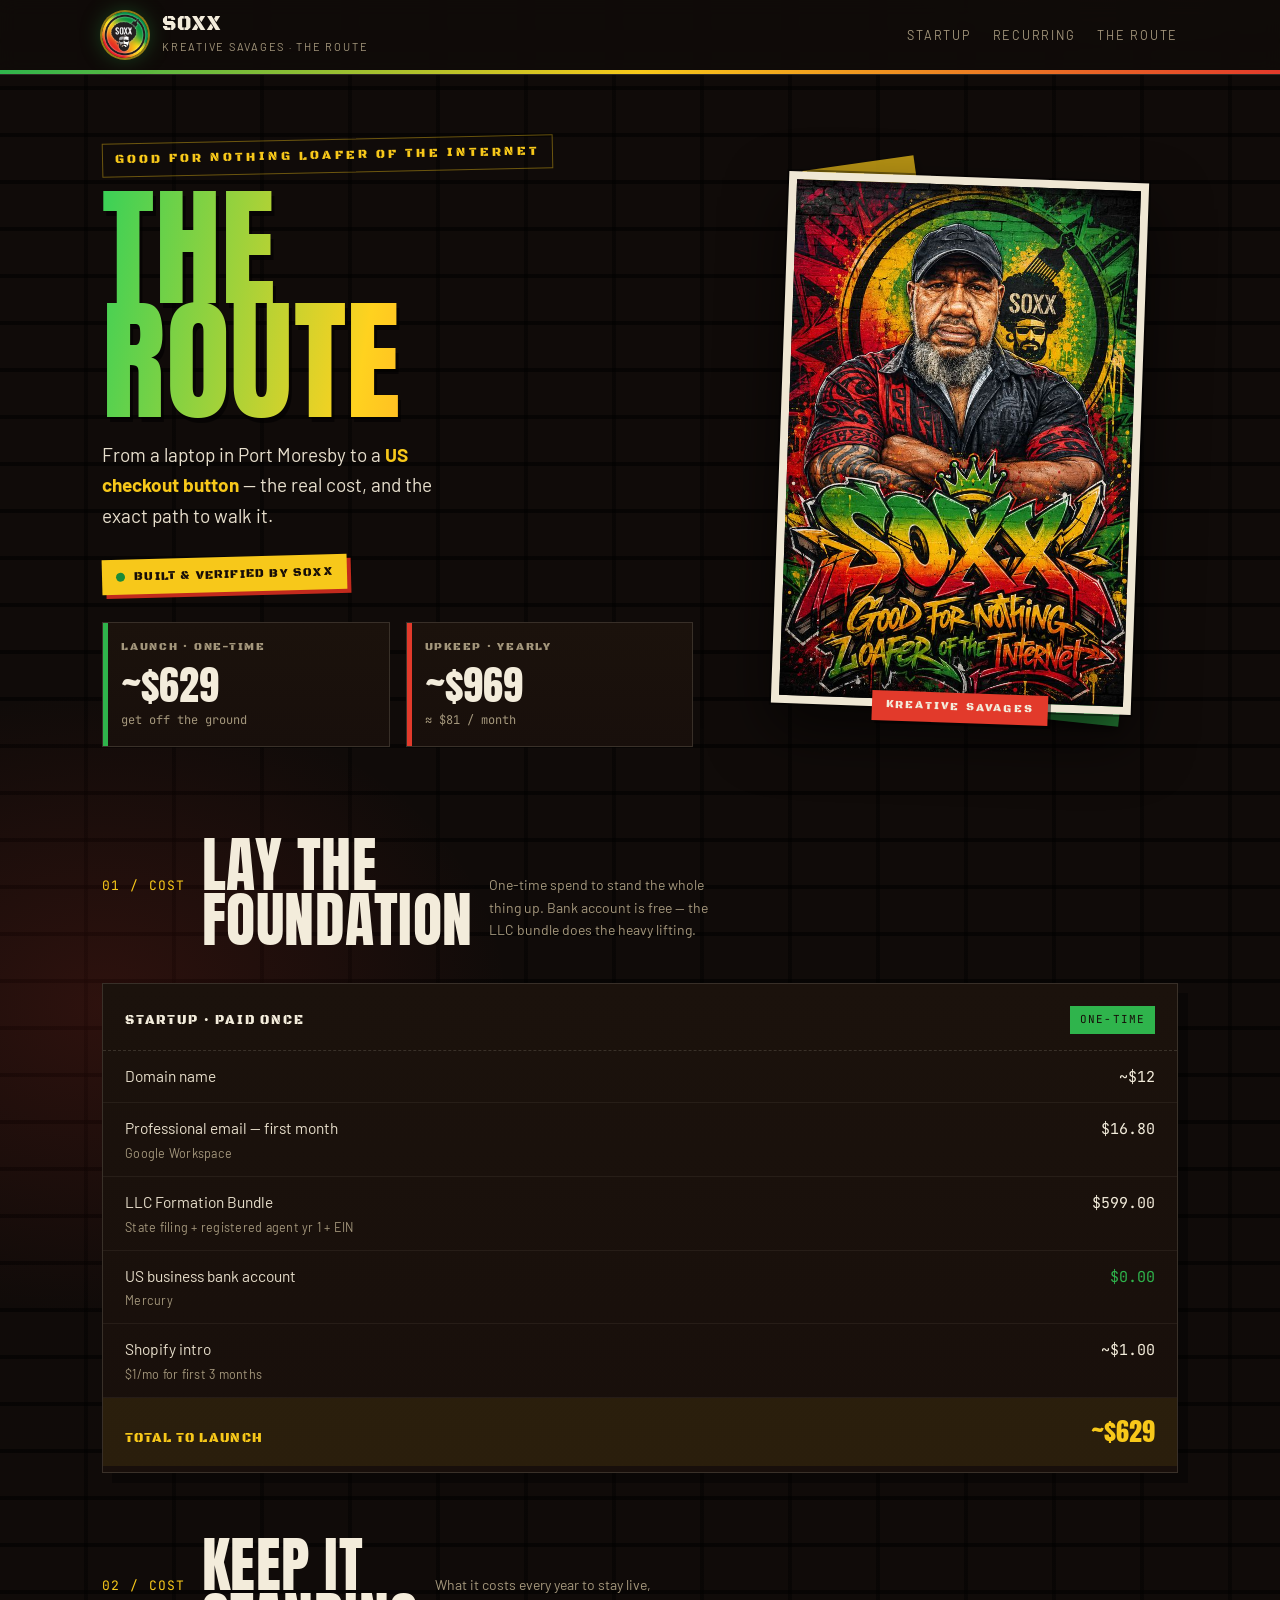
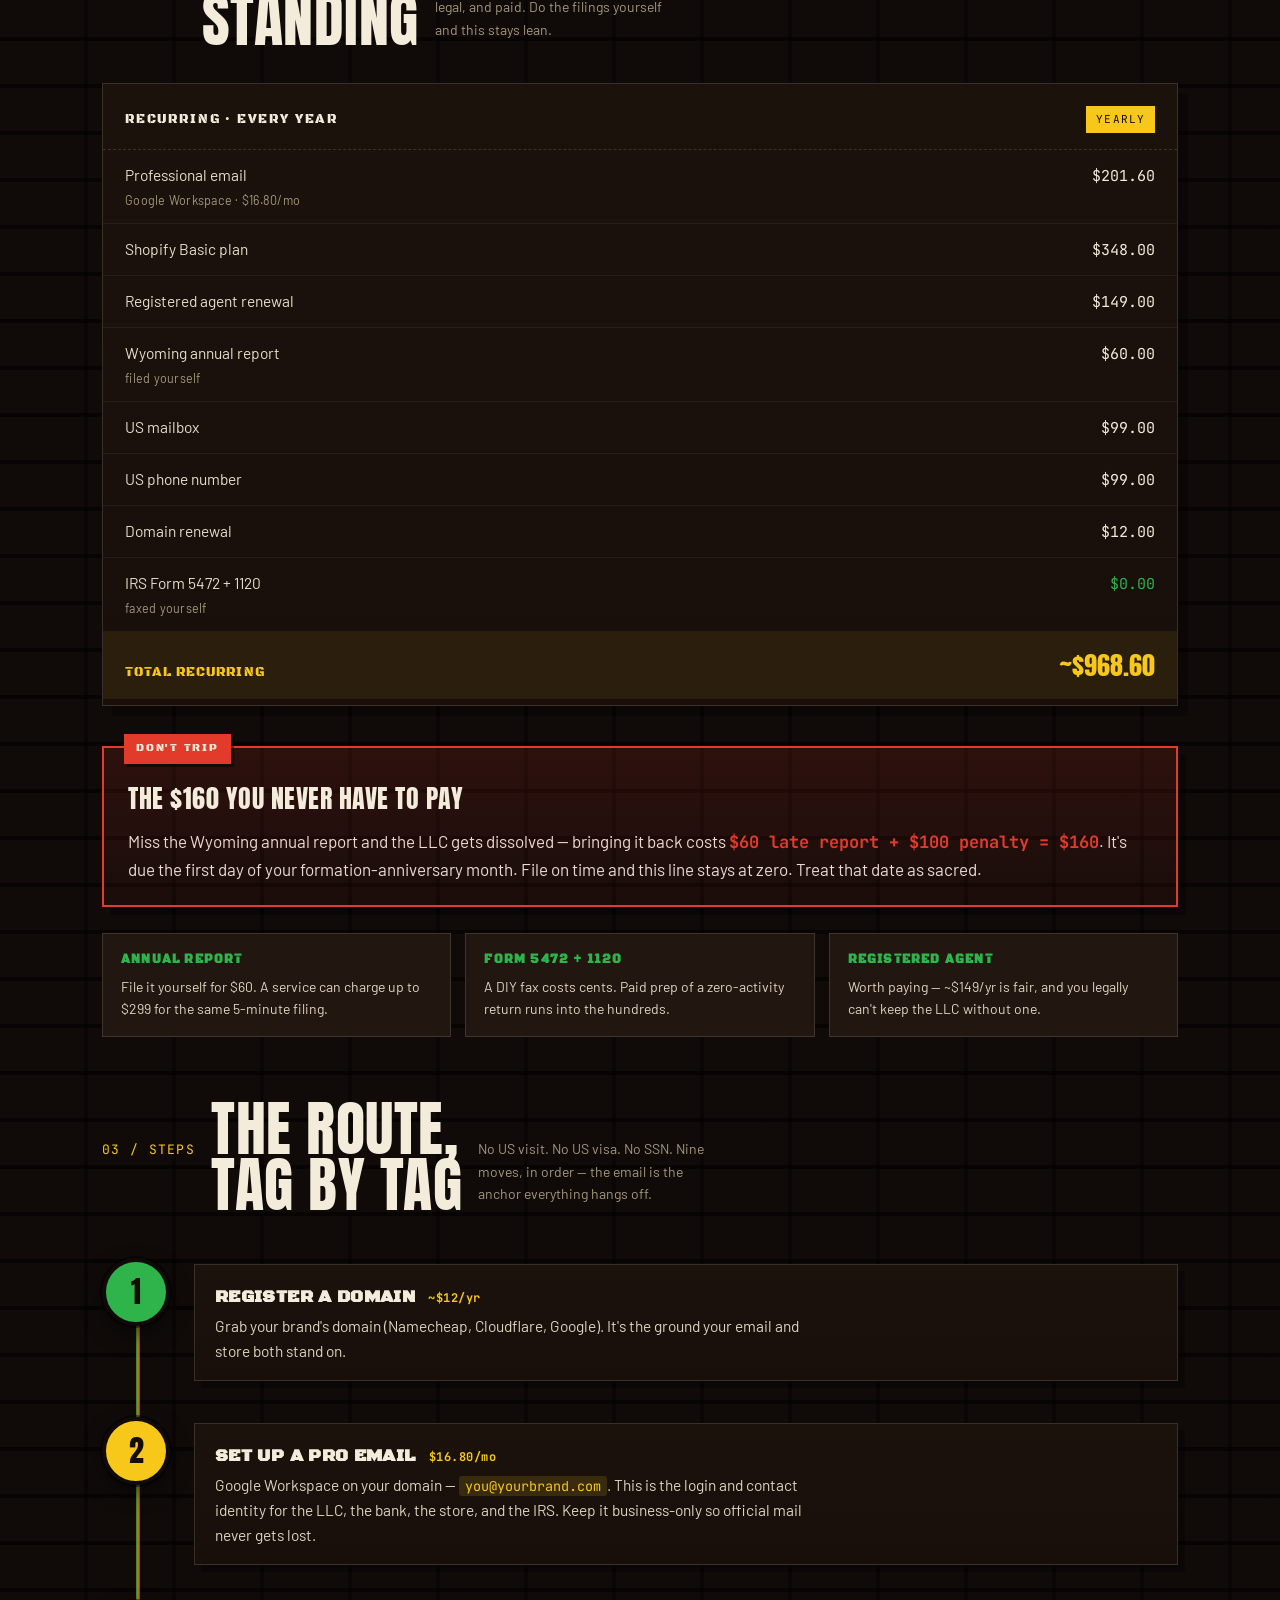
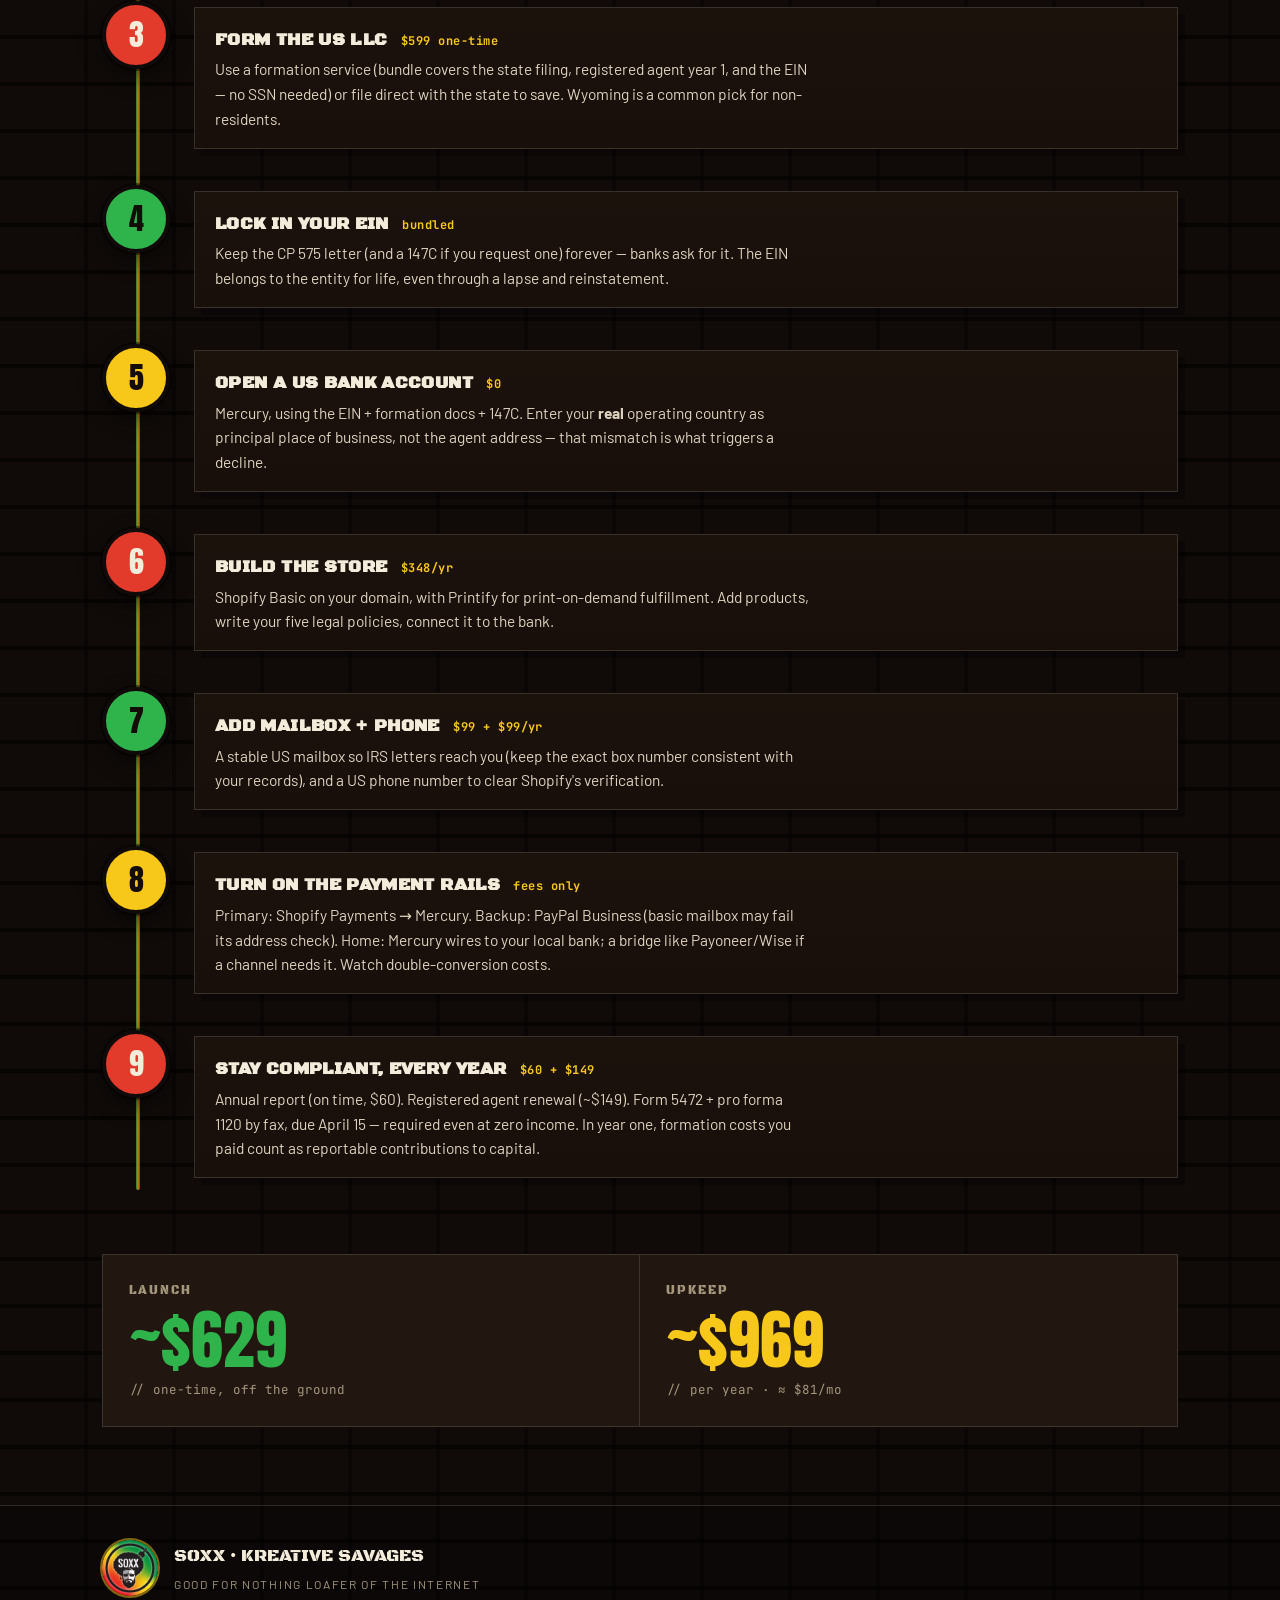
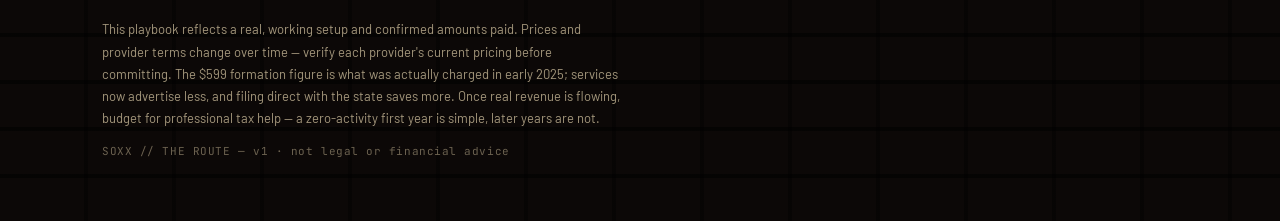
==== Route/index.html @ 099febf2 "Rename TheRoute.html to Route/index.html" ====
<!doctype html>
<html lang="en">
<head>
<meta charset="utf-8">
<meta name="viewport" content="width=device-width, initial-scale=1">
<title>SOXX — The Route</title>
<link rel="preconnect" href="https://fonts.googleapis.com">
<link rel="preconnect" href="https://fonts.gstatic.com" crossorigin>
<link href="https://fonts.googleapis.com/css2?family=Anton&family=Black+Ops+One&family=Barlow:wght@400;500;600;700;800&family=JetBrains+Mono:wght@400;700&display=swap" rel="stylesheet">
<style>
:root{
  --ink:#100b09;
  --ink2:#180f0b;
  --panel:#1b120c;
  --panel2:#221610;
  --cream:#f3ecdb;
  --muted:#a4977c;
  --green:#2fb44c;
  --green-d:#1c8a38;
  --gold:#f7c81a;
  --red:#e23a2b;
  --red-d:#c22a1d;
  --line:rgba(243,236,219,.14);
  --rasta:linear-gradient(90deg,var(--green) 0%,var(--gold) 50%,var(--red) 100%);
  --rastaText:linear-gradient(100deg,#3ad157 0%,#ffd21f 46%,#ff5136 100%);
}
*{box-sizing:border-box}
html{scroll-behavior:smooth}
body{
  margin:0;
  background-color:var(--ink);
  color:var(--cream);
  font-family:"Barlow",system-ui,sans-serif;
  font-size:17px;
  line-height:1.6;
  -webkit-font-smoothing:antialiased;
  overflow-x:hidden;
  background-image:
    radial-gradient(700px 500px at 88% -5%, rgba(47,180,76,.16), transparent 60%),
    radial-gradient(680px 520px at 8% 20%, rgba(226,58,43,.14), transparent 60%),
    radial-gradient(900px 700px at 50% 110%, rgba(247,200,26,.10), transparent 60%),
    repeating-linear-gradient(0deg, transparent 0 43px, rgba(0,0,0,.55) 43px 47px),
    repeating-linear-gradient(90deg, transparent 0 84px, rgba(0,0,0,.42) 84px 88px);
}
::selection{background:var(--gold);color:#160d08}
a{color:inherit}

.wrap{max-width:1120px;margin:0 auto;padding:0 22px}

/* ---------- top bar ---------- */
.top{
  position:sticky;top:0;z-index:50;
  backdrop-filter:blur(9px);
  background:rgba(16,11,9,.82);
  border-bottom:1px solid var(--line);
}
.top .bar{display:flex;align-items:center;gap:14px;padding:12px 22px;max-width:1120px;margin:0 auto}
.top .logo{width:46px;height:46px;border-radius:50%;flex:0 0 auto;
  box-shadow:0 0 0 2px rgba(247,200,26,.55),0 0 22px rgba(47,180,76,.35)}
.top .name{font-family:"Black Ops One",sans-serif;font-size:20px;letter-spacing:1px;line-height:1}
.top .tag{font-size:11px;letter-spacing:.16em;text-transform:uppercase;color:var(--muted);margin-top:3px}
.top .spacer{flex:1}
.top .rail{display:none;gap:22px;font-size:12.5px;letter-spacing:.14em;text-transform:uppercase;color:var(--muted)}
.top .rail a{text-decoration:none;transition:color .2s}
.top .rail a:hover{color:var(--gold)}
@media(min-width:860px){.top .rail{display:flex}}
.stripe-line{height:4px;background:var(--rasta)}

/* ---------- hero ---------- */
.hero{position:relative;padding:64px 0 34px}
.hero-grid{display:grid;grid-template-columns:1fr;gap:40px;align-items:center}
@media(min-width:900px){.hero-grid{grid-template-columns:1.15fr .85fr;gap:48px}}
.eyebrow{font-family:"Black Ops One",sans-serif;font-size:12.5px;letter-spacing:.24em;color:var(--gold);
  text-transform:uppercase;display:inline-block;margin-bottom:18px;
  border:1px solid rgba(247,200,26,.4);padding:6px 12px;transform:rotate(-1.2deg)}
h1.big{
  font-family:"Anton",sans-serif;font-weight:400;
  font-size:clamp(58px,12vw,132px);line-height:.86;letter-spacing:.5px;margin:0;
  text-transform:uppercase;
  background:var(--rastaText);-webkit-background-clip:text;background-clip:text;color:transparent;
  filter:drop-shadow(3px 5px 0 rgba(0,0,0,.55));
}
.hero .sub{margin:22px 0 26px;font-size:19px;max-width:34ch;color:#e7dfcd}
.hero .sub b{color:var(--gold);font-weight:700}
.badge{display:inline-flex;align-items:center;gap:9px;font-family:"Black Ops One",sans-serif;
  font-size:12px;letter-spacing:.1em;text-transform:uppercase;color:#160d08;
  background:var(--gold);padding:8px 14px;transform:rotate(-1.5deg);
  box-shadow:4px 4px 0 var(--red-d)}
.badge .dot{width:9px;height:9px;border-radius:50%;background:var(--green-d)}

.readouts{display:flex;gap:16px;margin-top:30px;flex-wrap:wrap}
.readout{flex:1 1 160px;border:1px solid var(--line);background:linear-gradient(180deg,var(--panel),var(--ink2));
  padding:16px 18px;position:relative;overflow:hidden}
.readout::before{content:"";position:absolute;left:0;top:0;bottom:0;width:5px}
.readout.g::before{background:var(--green)}
.readout.r::before{background:var(--red)}
.readout .k{font-family:"Black Ops One",sans-serif;font-size:11px;letter-spacing:.16em;text-transform:uppercase;color:var(--muted)}
.readout .v{font-family:"Anton",sans-serif;font-size:40px;line-height:1;margin-top:8px}
.readout .u{font-family:"JetBrains Mono",monospace;font-size:12px;color:var(--muted);margin-top:6px}

/* poster */
.poster-wrap{position:relative;justify-self:center}
.poster{width:min(360px,84vw);display:block;transform:rotate(2deg);
  border:8px solid #efe7d4;
  box-shadow:0 26px 60px rgba(0,0,0,.6),0 0 0 2px rgba(0,0,0,.4);
}
.poster-wrap::after{content:"KREATIVE SAVAGES";position:absolute;bottom:-14px;left:50%;
  transform:translateX(-50%) rotate(2deg);
  font-family:"Black Ops One",sans-serif;font-size:11px;letter-spacing:.2em;
  background:var(--red);color:var(--cream);padding:6px 14px;white-space:nowrap;
  box-shadow:3px 3px 0 rgba(0,0,0,.5)}
.tape{position:absolute;width:112px;height:30px;background:rgba(247,200,26,.72);
  top:-14px;left:24px;transform:rotate(-8deg);mix-blend-mode:screen;box-shadow:0 4px 10px rgba(0,0,0,.4)}
.tape.b{left:auto;right:20px;top:auto;bottom:-12px;transform:rotate(6deg);background:rgba(47,180,76,.7)}

/* ---------- section shell ---------- */
.sec{padding:56px 0 8px}
.sec-head{display:flex;align-items:baseline;gap:16px;margin-bottom:28px;flex-wrap:wrap}
.sec-num{font-family:"JetBrains Mono",monospace;font-size:13px;color:var(--gold);letter-spacing:.1em}
.sec-head h2{font-family:"Anton",sans-serif;font-weight:400;text-transform:uppercase;
  font-size:clamp(34px,6.5vw,60px);line-height:.92;margin:0;letter-spacing:.5px}
.sec-head .note{font-size:14px;color:var(--muted);max-width:30ch}

/* cost panels */
.panel{border:1px solid var(--line);background:linear-gradient(180deg,var(--panel),var(--ink2));
  position:relative;padding:6px 0;box-shadow:10px 10px 0 rgba(0,0,0,.32)}
.panel .cap{display:flex;justify-content:space-between;align-items:center;gap:12px;
  padding:16px 22px;border-bottom:1px dashed var(--line)}
.panel .cap .lbl{font-family:"Black Ops One",sans-serif;font-size:13px;letter-spacing:.14em;text-transform:uppercase}
.panel .cap .pill{font-family:"JetBrains Mono",monospace;font-size:11px;letter-spacing:.1em;
  text-transform:uppercase;padding:5px 10px;color:#160d08}
.pill.green{background:var(--green)}
.pill.gold{background:var(--gold)}
.row{display:flex;justify-content:space-between;gap:16px;align-items:baseline;
  padding:13px 22px;border-bottom:1px solid rgba(243,236,219,.06)}
.row:last-child{border-bottom:0}
.row .desc{font-size:15.5px;color:#e6ddca}
.row .desc small{display:block;color:var(--muted);font-size:12.5px;margin-top:2px;letter-spacing:.02em}
.row .amt{font-family:"JetBrains Mono",monospace;font-size:15px;white-space:nowrap;color:var(--cream)}
.row.total{background:rgba(247,200,26,.08)}
.row.total .desc{font-family:"Black Ops One",sans-serif;font-size:13px;letter-spacing:.08em;text-transform:uppercase;color:var(--gold)}
.row.total .amt{font-family:"Anton",sans-serif;font-size:26px;color:var(--gold)}
.row.zero .amt{color:var(--green)}

.grid2{display:grid;grid-template-columns:1fr;gap:26px}
@media(min-width:880px){.grid2{grid-template-columns:1fr 1fr;gap:26px}}

/* warning tag */
.warn{margin:40px 0 8px;border:2px solid var(--red);background:linear-gradient(180deg,rgba(226,58,43,.14),rgba(226,58,43,.05));
  padding:22px 24px;position:relative;box-shadow:8px 8px 0 rgba(0,0,0,.3)}
.warn .flag{position:absolute;top:-14px;left:20px;background:var(--red);color:var(--cream);
  font-family:"Black Ops One",sans-serif;font-size:11px;letter-spacing:.16em;text-transform:uppercase;
  padding:6px 12px;box-shadow:3px 3px 0 rgba(0,0,0,.45)}
.warn h3{margin:8px 0 8px;font-family:"Anton",sans-serif;font-weight:400;text-transform:uppercase;
  font-size:26px;letter-spacing:.5px}
.warn p{margin:0;color:#ecd9d3}
.warn .big-red{font-family:"JetBrains Mono",monospace;color:var(--red);font-weight:700}

/* save note strip */
.save{margin-top:26px;display:grid;gap:14px;grid-template-columns:1fr}
@media(min-width:760px){.save{grid-template-columns:repeat(3,1fr)}}
.save .card{border:1px solid var(--line);padding:16px 18px;background:var(--panel2)}
.save .card b{display:block;font-family:"Black Ops One",sans-serif;font-size:12px;letter-spacing:.1em;
  text-transform:uppercase;color:var(--green);margin-bottom:6px}
.save .card p{margin:0;font-size:14px;color:#ded4c0}

/* ---------- route / steps ---------- */
.route{position:relative;margin-top:10px}
.route::before{content:"";position:absolute;left:26px;top:14px;bottom:14px;width:4px;
  background:var(--rasta);opacity:.7;border-radius:2px}
@media(min-width:760px){.route::before{left:34px}}
.step{position:relative;padding:16px 0 26px 74px;}
@media(min-width:760px){.step{padding-left:92px}}
.step .no{position:absolute;left:0;top:10px;width:56px;height:56px;border-radius:50%;
  display:grid;place-items:center;font-family:"Anton",sans-serif;font-size:24px;color:#140c07;
  border:4px solid var(--ink);box-shadow:0 0 0 2px rgba(0,0,0,.5),0 8px 20px rgba(0,0,0,.5)}
@media(min-width:760px){.step .no{width:68px;height:68px;font-size:30px}}
.step:nth-child(3n+1) .no{background:var(--green)}
.step:nth-child(3n+2) .no{background:var(--gold)}
.step:nth-child(3n) .no{background:var(--red);color:var(--cream)}
.step h4{margin:6px 0 6px;font-family:"Black Ops One",sans-serif;font-size:18px;letter-spacing:.02em;
  text-transform:uppercase;line-height:1.2}
.step h4 .cost{font-family:"JetBrains Mono",monospace;font-size:12px;color:var(--gold);
  margin-left:8px;letter-spacing:.04em;text-transform:none}
.step p{margin:0;color:#ded3bf;font-size:15.5px;max-width:66ch}
.step p code{font-family:"JetBrains Mono",monospace;background:rgba(247,200,26,.14);color:var(--gold);
  padding:1px 6px;border-radius:3px;font-size:13.5px}
.step-card{border:1px solid var(--line);background:linear-gradient(180deg,var(--panel),var(--ink2));
  padding:16px 20px;box-shadow:7px 7px 0 rgba(0,0,0,.28);transition:transform .18s ease,box-shadow .18s ease}
.step-card:hover{transform:translate(-2px,-2px);box-shadow:11px 11px 0 rgba(0,0,0,.32)}

/* summary ribbon */
.ribbon{margin:50px 0 10px;border:1px solid var(--line);background:var(--panel2);
  display:grid;grid-template-columns:1fr;gap:0}
@media(min-width:760px){.ribbon{grid-template-columns:1fr 1fr}}
.ribbon .cell{padding:26px 26px;position:relative}
.ribbon .cell:first-child{border-bottom:1px solid var(--line)}
@media(min-width:760px){.ribbon .cell:first-child{border-bottom:0;border-right:1px solid var(--line)}}
.ribbon .k{font-family:"Black Ops One",sans-serif;font-size:12px;letter-spacing:.16em;text-transform:uppercase;color:var(--muted)}
.ribbon .v{font-family:"Anton",sans-serif;font-size:clamp(40px,8vw,64px);line-height:1;margin-top:8px}
.ribbon .cell:first-child .v{color:var(--green)}
.ribbon .cell:last-child .v{color:var(--gold)}
.ribbon .s{font-family:"JetBrains Mono",monospace;font-size:12.5px;color:var(--muted);margin-top:8px}

/* ---------- footer ---------- */
.foot{margin-top:60px;border-top:1px solid var(--line);padding:34px 0 60px;background:rgba(0,0,0,.25)}
.foot .fbar{display:flex;align-items:center;gap:16px;flex-wrap:wrap}
.foot img{width:56px;height:56px;border-radius:50%;box-shadow:0 0 0 2px rgba(247,200,26,.5)}
.foot .fname{font-family:"Black Ops One",sans-serif;font-size:18px}
.foot .fname span{display:block;font-family:"Barlow";font-size:12px;letter-spacing:.14em;
  text-transform:uppercase;color:var(--muted);margin-top:4px}
.foot .disc{margin-top:22px;font-size:13px;color:var(--muted);max-width:74ch;line-height:1.7}
.foot .disc b{color:#cdbfa6}

.credit{margin-top:14px;font-family:"JetBrains Mono",monospace;font-size:11px;color:#6c6250;letter-spacing:.05em}

@media(prefers-reduced-motion:no-preference){
  .reveal{opacity:0;transform:translateY(18px);animation:rise .7s cubic-bezier(.2,.7,.2,1) forwards}
  @keyframes rise{to{opacity:1;transform:none}}
}
</style>
</head>
<body class="wall">

<header class="top">
  <div class="bar">
    <img class="logo" src="[data-uri]" alt="SOXX logo">
    <div>
      <div class="name">SOXX</div>
      <div class="tag">Kreative Savages · The Route</div>
    </div>
    <div class="spacer"></div>
    <nav class="rail">
      <a href="#startup">Startup</a>
      <a href="#recurring">Recurring</a>
      <a href="#route">The Route</a>
    </nav>
  </div>
  <div class="stripe-line"></div>
</header>

<main>
<section class="hero">
  <div class="wrap hero-grid">
    <div class="reveal">
      <span class="eyebrow">Good for nothing loafer of the internet</span>
      <h1 class="big">The<br>Route</h1>
      <p class="sub">From a laptop in Port Moresby to a <b>US checkout button</b> — the real cost, and the exact path to walk it.</p>
      <div class="badge"><span class="dot"></span>Built &amp; verified by soxx</div>

      <div class="readouts">
        <div class="readout g">
          <div class="k">Launch · one-time</div>
          <div class="v">~$629</div>
          <div class="u">get off the ground</div>
        </div>
        <div class="readout r">
          <div class="k">Upkeep · yearly</div>
          <div class="v">~$969</div>
          <div class="u">≈ $81 / month</div>
        </div>
      </div>
    </div>

    <div class="poster-wrap reveal">
      <span class="tape"></span>
      <span class="tape b"></span>
      <img class="poster" src="[data-uri]" alt="SOXX — Kreative Savages street art">
    </div>
  </div>
</section>

<div class="wrap">

<!-- STARTUP -->
<section class="sec" id="startup">
  <div class="sec-head">
    <span class="sec-num">01 / COST</span>
    <h2>Lay the<br>foundation</h2>
    <p class="note">One-time spend to stand the whole thing up. Bank account is free — the LLC bundle does the heavy lifting.</p>
  </div>
  <div class="panel">
    <div class="cap"><span class="lbl">Startup · paid once</span><span class="pill green">One-time</span></div>
    <div class="row"><span class="desc">Domain name</span><span class="amt">~$12</span></div>
    <div class="row"><span class="desc">Professional email — first month<small>Google Workspace</small></span><span class="amt">$16.80</span></div>
    <div class="row"><span class="desc">LLC Formation Bundle<small>State filing + registered agent yr 1 + EIN</small></span><span class="amt">$599.00</span></div>
    <div class="row zero"><span class="desc">US business bank account<small>Mercury</small></span><span class="amt">$0.00</span></div>
    <div class="row"><span class="desc">Shopify intro<small>$1/mo for first 3 months</small></span><span class="amt">~$1.00</span></div>
    <div class="row total"><span class="desc">Total to launch</span><span class="amt">~$629</span></div>
  </div>
</section>

<!-- RECURRING -->
<section class="sec" id="recurring">
  <div class="sec-head">
    <span class="sec-num">02 / COST</span>
    <h2>Keep it<br>standing</h2>
    <p class="note">What it costs every year to stay live, legal, and paid. Do the filings yourself and this stays lean.</p>
  </div>
  <div class="panel">
    <div class="cap"><span class="lbl">Recurring · every year</span><span class="pill gold">Yearly</span></div>
    <div class="row"><span class="desc">Professional email<small>Google Workspace · $16.80/mo</small></span><span class="amt">$201.60</span></div>
    <div class="row"><span class="desc">Shopify Basic plan</span><span class="amt">$348.00</span></div>
    <div class="row"><span class="desc">Registered agent renewal</span><span class="amt">$149.00</span></div>
    <div class="row"><span class="desc">Wyoming annual report<small>filed yourself</small></span><span class="amt">$60.00</span></div>
    <div class="row"><span class="desc">US mailbox</span><span class="amt">$99.00</span></div>
    <div class="row"><span class="desc">US phone number</span><span class="amt">$99.00</span></div>
    <div class="row"><span class="desc">Domain renewal</span><span class="amt">$12.00</span></div>
    <div class="row zero"><span class="desc">IRS Form 5472 + 1120<small>faxed yourself</small></span><span class="amt">$0.00</span></div>
    <div class="row total"><span class="desc">Total recurring</span><span class="amt">~$968.60</span></div>
  </div>

  <div class="warn">
    <span class="flag">Don't trip</span>
    <h3>The $160 you never have to pay</h3>
    <p>Miss the Wyoming annual report and the LLC gets dissolved — bringing it back costs <span class="big-red">$60 late report + $100 penalty = $160</span>. It's due the first day of your formation-anniversary month. File on time and this line stays at zero. Treat that date as sacred.</p>
  </div>

  <div class="save">
    <div class="card"><b>Annual report</b><p>File it yourself for $60. A service can charge up to $299 for the same 5-minute filing.</p></div>
    <div class="card"><b>Form 5472 + 1120</b><p>A DIY fax costs cents. Paid prep of a zero-activity return runs into the hundreds.</p></div>
    <div class="card"><b>Registered agent</b><p>Worth paying — ~$149/yr is fair, and you legally can't keep the LLC without one.</p></div>
  </div>
</section>

<!-- ROUTE -->
<section class="sec" id="route">
  <div class="sec-head">
    <span class="sec-num">03 / STEPS</span>
    <h2>The route,<br>tag by tag</h2>
    <p class="note">No US visit. No US visa. No SSN. Nine moves, in order — the email is the anchor everything hangs off.</p>
  </div>

  <div class="route">
    <div class="step">
      <div class="no">1</div>
      <div class="step-card">
        <h4>Register a domain <span class="cost">~$12/yr</span></h4>
        <p>Grab your brand's domain (Namecheap, Cloudflare, Google). It's the ground your email and store both stand on.</p>
      </div>
    </div>
    <div class="step">
      <div class="no">2</div>
      <div class="step-card">
        <h4>Set up a pro email <span class="cost">$16.80/mo</span></h4>
        <p>Google Workspace on your domain — <code>you@yourbrand.com</code>. This is the login and contact identity for the LLC, the bank, the store, and the IRS. Keep it business-only so official mail never gets lost.</p>
      </div>
    </div>
    <div class="step">
      <div class="no">3</div>
      <div class="step-card">
        <h4>Form the US LLC <span class="cost">$599 one-time</span></h4>
        <p>Use a formation service (bundle covers the state filing, registered agent year 1, and the EIN — no SSN needed) or file direct with the state to save. Wyoming is a common pick for non-residents.</p>
      </div>
    </div>
    <div class="step">
      <div class="no">4</div>
      <div class="step-card">
        <h4>Lock in your EIN <span class="cost">bundled</span></h4>
        <p>Keep the CP 575 letter (and a 147C if you request one) forever — banks ask for it. The EIN belongs to the entity for life, even through a lapse and reinstatement.</p>
      </div>
    </div>
    <div class="step">
      <div class="no">5</div>
      <div class="step-card">
        <h4>Open a US bank account <span class="cost">$0</span></h4>
        <p>Mercury, using the EIN + formation docs + 147C. Enter your <b>real</b> operating country as principal place of business, not the agent address — that mismatch is what triggers a decline.</p>
      </div>
    </div>
    <div class="step">
      <div class="no">6</div>
      <div class="step-card">
        <h4>Build the store <span class="cost">$348/yr</span></h4>
        <p>Shopify Basic on your domain, with Printify for print-on-demand fulfillment. Add products, write your five legal policies, connect it to the bank.</p>
      </div>
    </div>
    <div class="step">
      <div class="no">7</div>
      <div class="step-card">
        <h4>Add mailbox + phone <span class="cost">$99 + $99/yr</span></h4>
        <p>A stable US mailbox so IRS letters reach you (keep the exact box number consistent with your records), and a US phone number to clear Shopify's verification.</p>
      </div>
    </div>
    <div class="step">
      <div class="no">8</div>
      <div class="step-card">
        <h4>Turn on the payment rails <span class="cost">fees only</span></h4>
        <p>Primary: Shopify Payments → Mercury. Backup: PayPal Business (basic mailbox may fail its address check). Home: Mercury wires to your local bank; a bridge like Payoneer/Wise if a channel needs it. Watch double-conversion costs.</p>
      </div>
    </div>
    <div class="step">
      <div class="no">9</div>
      <div class="step-card">
        <h4>Stay compliant, every year <span class="cost">$60 + $149</span></h4>
        <p>Annual report (on time, $60). Registered agent renewal (~$149). Form 5472 + pro forma 1120 by fax, due April 15 — required even at zero income. In year one, formation costs you paid count as reportable contributions to capital.</p>
      </div>
    </div>
  </div>

  <div class="ribbon">
    <div class="cell"><div class="k">Launch</div><div class="v">~$629</div><div class="s">// one-time, off the ground</div></div>
    <div class="cell"><div class="k">Upkeep</div><div class="v">~$969</div><div class="s">// per year · ≈ $81/mo</div></div>
  </div>
</section>

</div>
</main>

<footer class="foot">
  <div class="wrap">
    <div class="fbar">
      <img src="[data-uri]" alt="SOXX logo">
      <div class="fname">SOXX · KREATIVE SAVAGES
        <span>Good for nothing loafer of the internet</span>
      </div>
    </div>
    <p class="disc">This playbook reflects a real, working setup and confirmed amounts paid. Prices and provider terms change over time — verify each provider's current pricing before committing. The $599 formation figure is what was actually charged in early 2025; services now advertise less, and filing direct with the state saves more. Once real revenue is flowing, budget for professional tax help — a zero-activity first year is simple, later years are not.</p>
    <div class="credit">SOXX // THE ROUTE — v1 · not legal or financial advice</div>
  </div>
</footer>

</body>
</html>
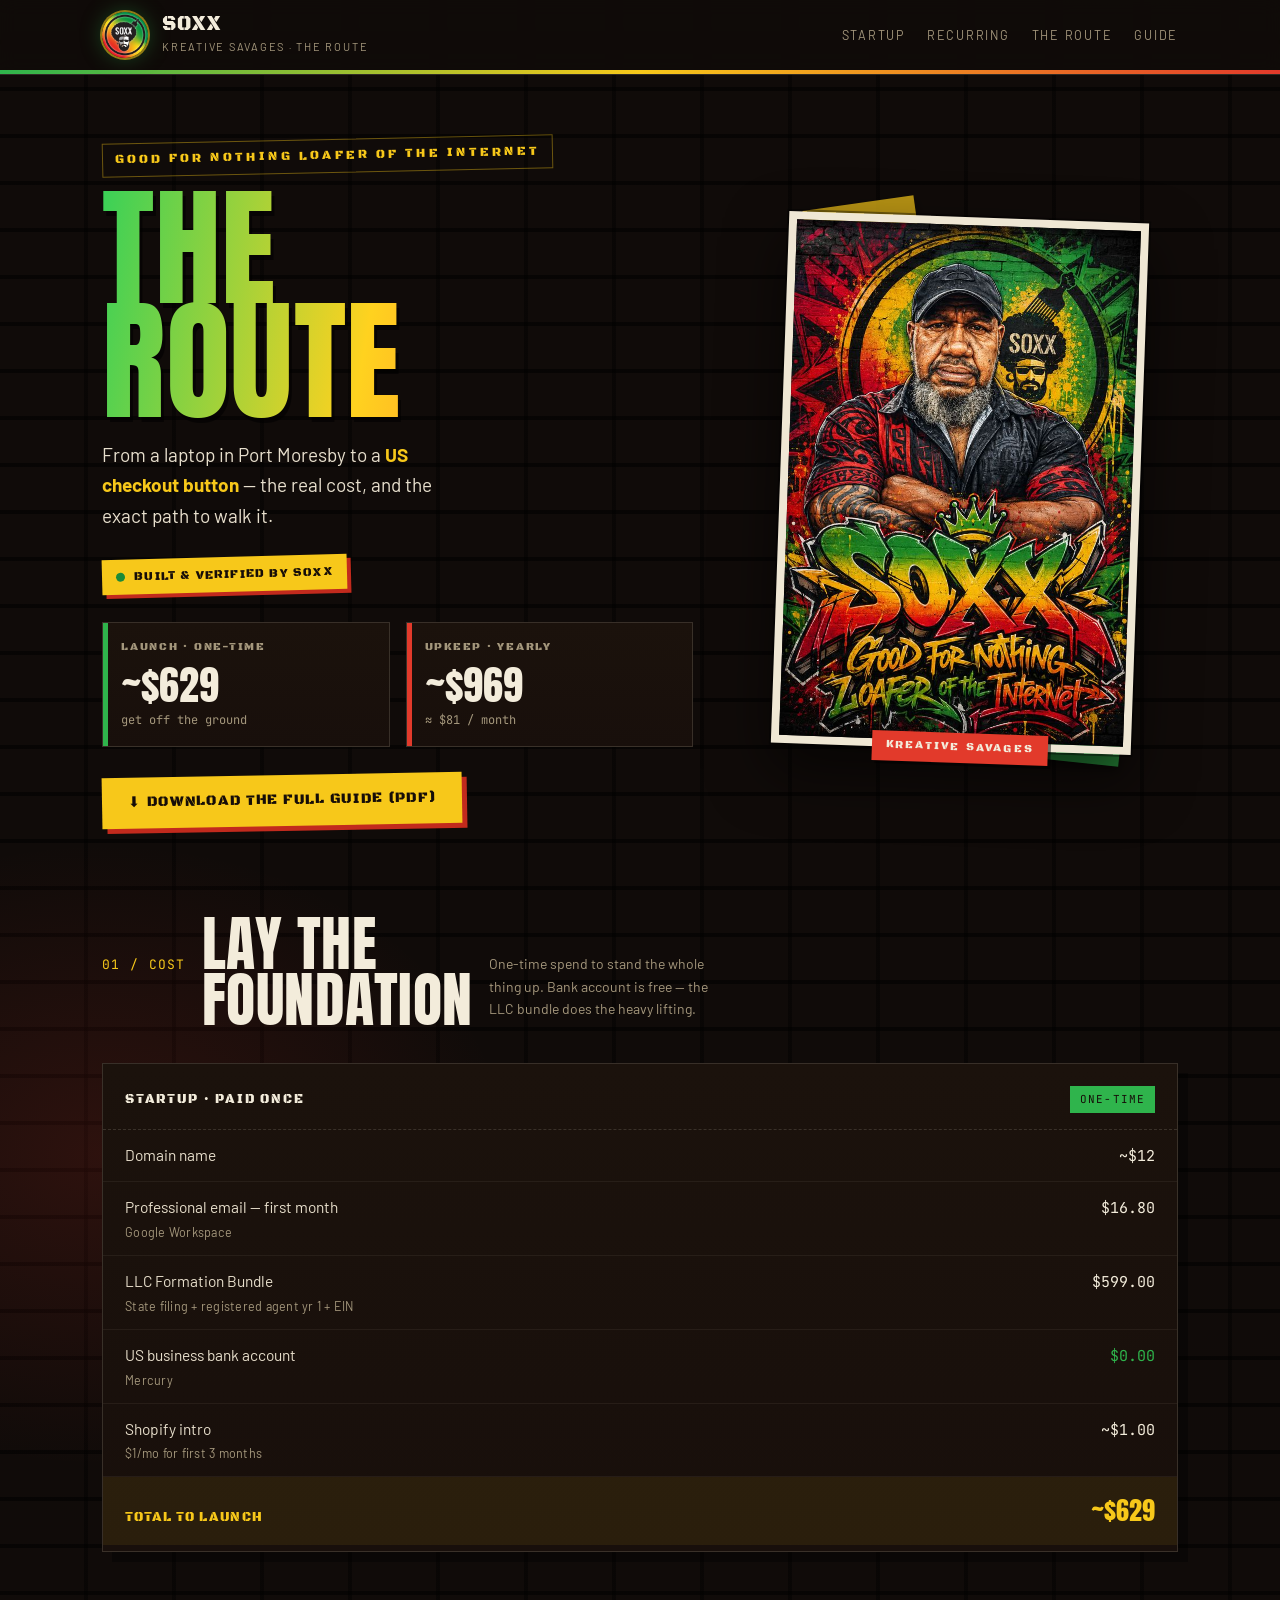
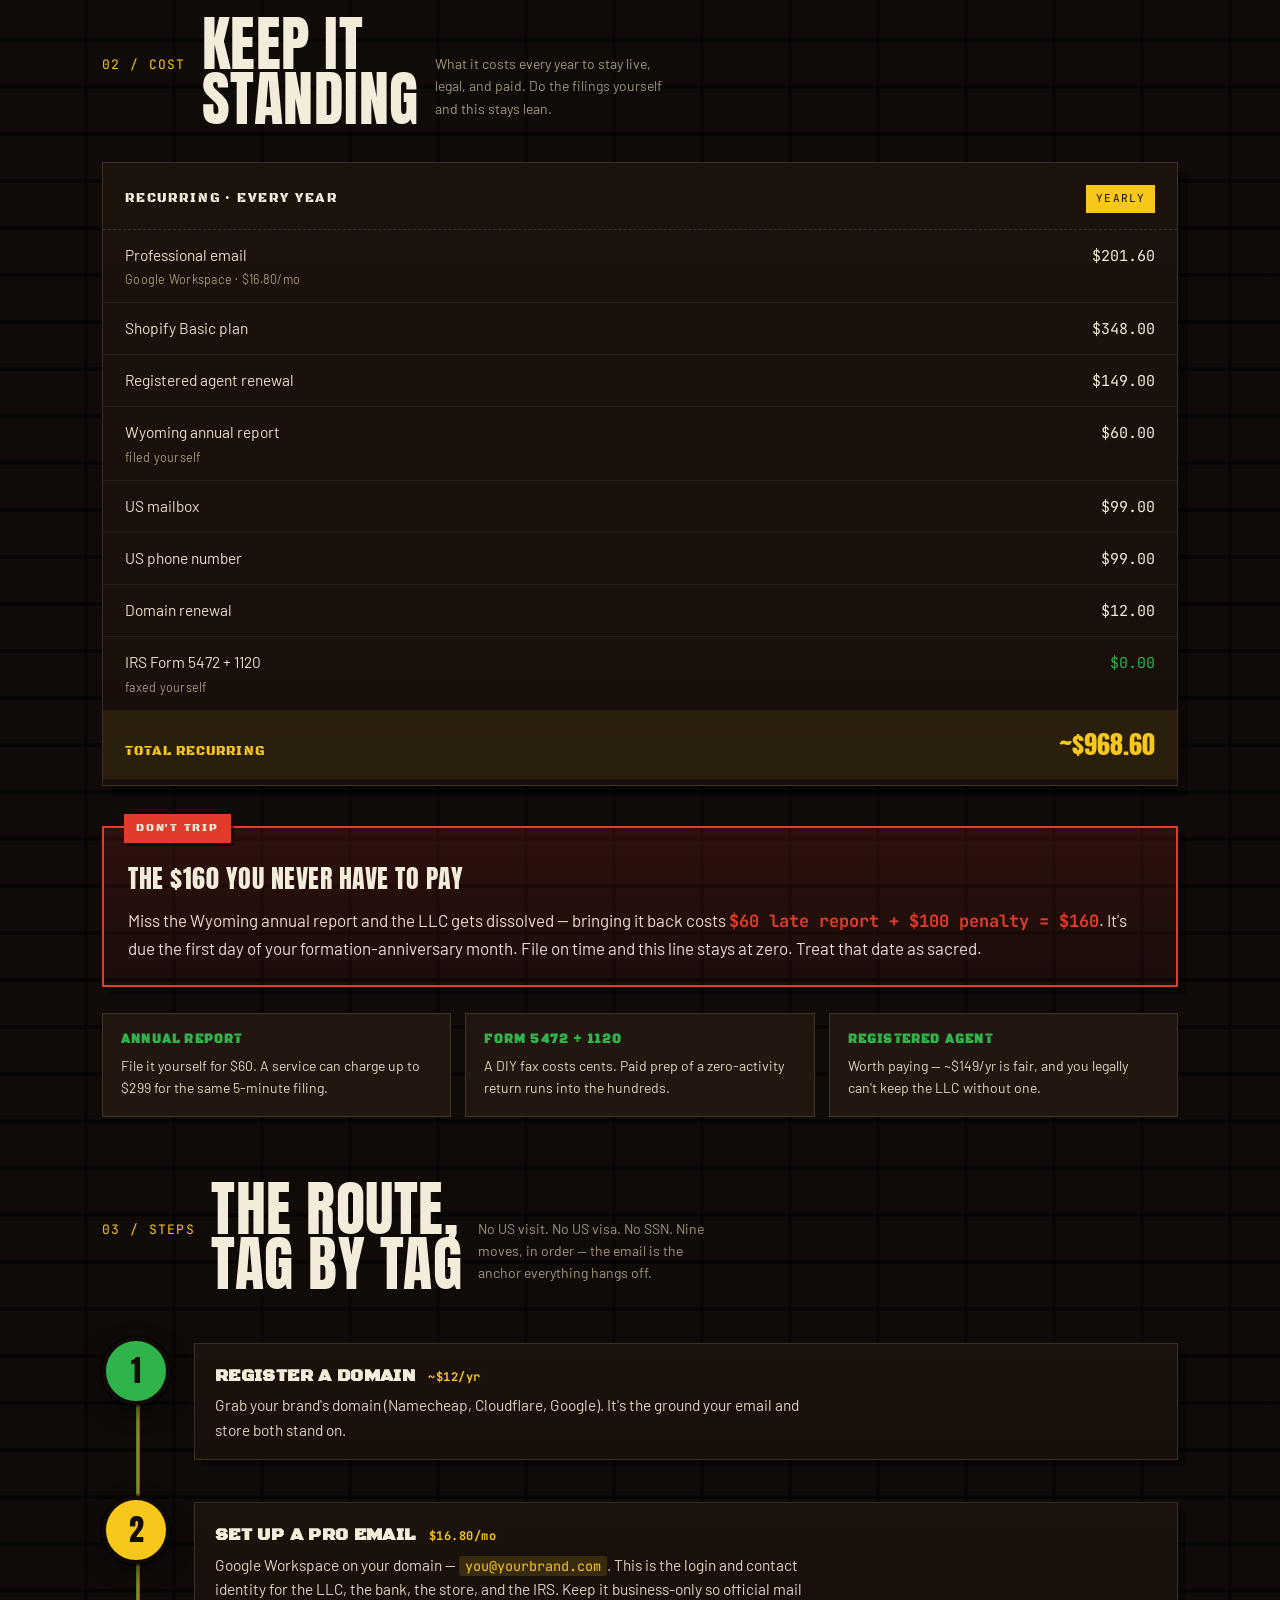
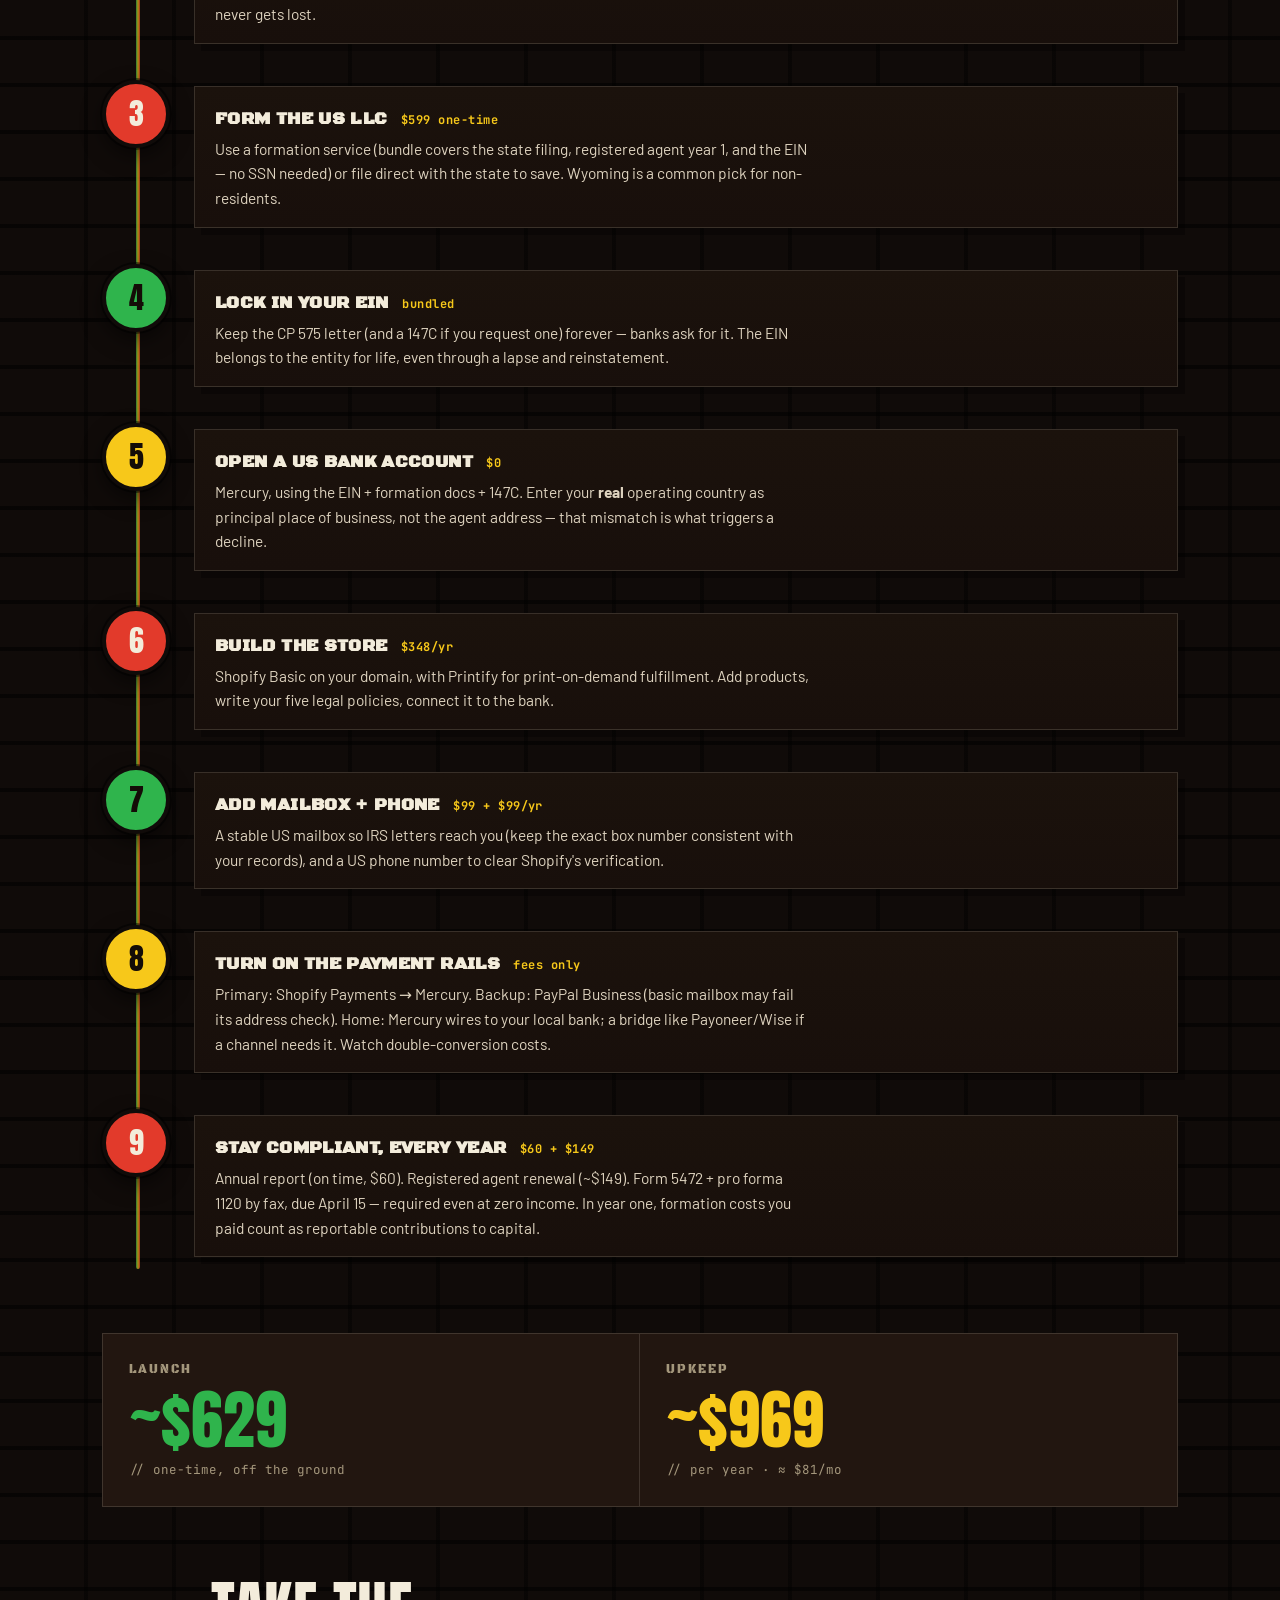
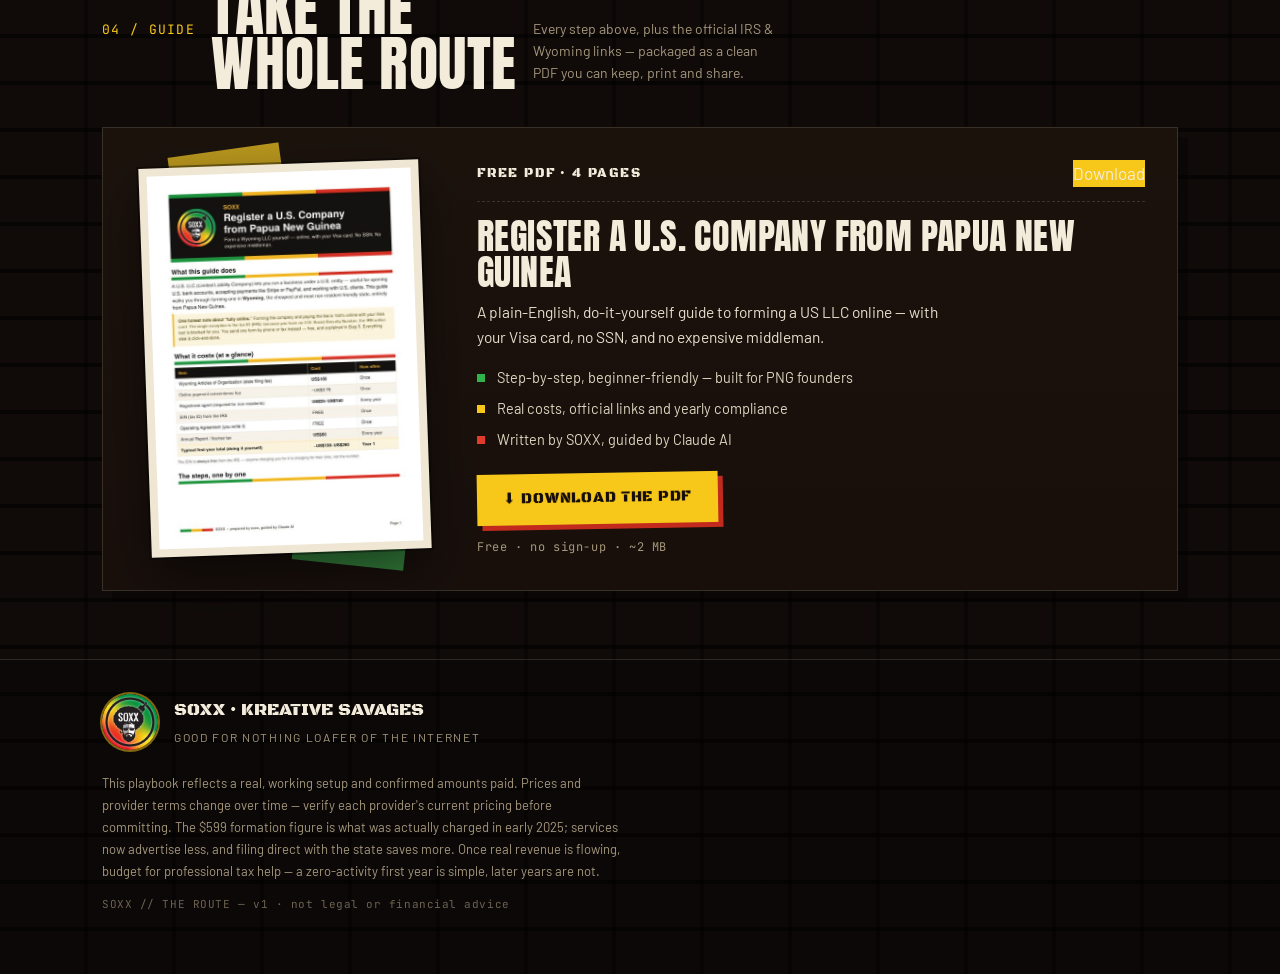
==== commit 91c772f0: "Add files via upload" ====
--- a/Route/index.html
+++ b/Route/index.html
@@ -218,6 +218,35 @@
   .reveal{opacity:0;transform:translateY(18px);animation:rise .7s cubic-bezier(.2,.7,.2,1) forwards}
   @keyframes rise{to{opacity:1;transform:none}}
 }
+
+/* ---------- guide download ---------- */
+.hero-dl{margin-top:28px}
+.dl{display:grid;grid-template-columns:1fr;gap:30px;align-items:center;
+  border:1px solid var(--line);background:linear-gradient(180deg,var(--panel),var(--ink2));
+  padding:26px;box-shadow:10px 10px 0 rgba(0,0,0,.32)}
+@media(min-width:820px){.dl{grid-template-columns:300px 1fr;gap:42px;padding:32px}}
+.dl-cover{position:relative;justify-self:center}
+.dl-cover img{width:min(280px,78vw);display:block;transform:rotate(-2deg);
+  border:8px solid #efe7d4;box-shadow:0 22px 52px rgba(0,0,0,.55),0 0 0 2px rgba(0,0,0,.4);
+  transition:transform .3s ease}
+.dl-cover img:hover{transform:rotate(0deg) translateY(-5px)}
+.dl-body .cap{display:flex;justify-content:space-between;align-items:center;gap:12px;
+  padding:0 0 14px;border-bottom:1px dashed var(--line);margin-bottom:16px}
+.dl-body .cap .lbl{font-family:"Black Ops One",sans-serif;font-size:13px;letter-spacing:.14em;text-transform:uppercase}
+.dl-title{margin:0 0 10px;font-family:"Anton",sans-serif;font-weight:400;text-transform:uppercase;
+  font-size:clamp(24px,4vw,36px);line-height:1;letter-spacing:.4px}
+.dl-lead{margin:0 0 16px;color:#e7dfcd;font-size:15.5px;max-width:54ch}
+.dl-list{margin:0 0 22px;padding:0;list-style:none}
+.dl-list li{position:relative;padding-left:20px;margin:0 0 8px;font-size:14.5px;color:#ded4c0}
+.dl-list li::before{content:"";position:absolute;left:0;top:8px;width:8px;height:8px;background:var(--red)}
+.dl-list li:nth-child(1)::before{background:var(--green)}
+.dl-list li:nth-child(2)::before{background:var(--gold)}
+.dl-btn{display:inline-flex;align-items:center;gap:10px;font-family:"Black Ops One",sans-serif;
+  font-size:14.5px;letter-spacing:.05em;text-transform:uppercase;text-decoration:none;
+  color:#160d08;background:var(--gold);padding:14px 26px;transform:rotate(-1deg);
+  box-shadow:5px 5px 0 var(--red-d);transition:transform .18s ease,box-shadow .18s ease}
+.dl-btn:hover{transform:rotate(-1deg) translate(-2px,-2px);box-shadow:8px 8px 0 var(--red-d)}
+.dl-meta{margin-top:14px;font-family:"JetBrains Mono",monospace;font-size:12px;color:var(--muted);letter-spacing:.05em}
 </style>
 </head>
 <body class="wall">
@@ -234,6 +263,7 @@
       <a href="#startup">Startup</a>
       <a href="#recurring">Recurring</a>
       <a href="#route">The Route</a>
+      <a href="#guide">Guide</a>
     </nav>
   </div>
   <div class="stripe-line"></div>
@@ -260,6 +290,9 @@
           <div class="u">≈ $81 / month</div>
         </div>
       </div>
+
+      <!-- PDF PATH: root-relative. If the PDF is NOT in the repo root, change href below. -->
+      <a class="dl-btn hero-dl" href="/SOXX-Register-US-LLC-from-PNG.pdf" download>&#11015; Download the full guide (PDF)</a>
     </div>
 
     <div class="poster-wrap reveal">
@@ -403,6 +436,36 @@
   </div>
 </section>
 
+<!-- GUIDE DOWNLOAD -->
+<section class="sec" id="guide">
+  <div class="sec-head">
+    <span class="sec-num">04 / GUIDE</span>
+    <h2>Take the<br>whole route</h2>
+    <p class="note">Every step above, plus the official IRS &amp; Wyoming links &mdash; packaged as a clean PDF you can keep, print and share.</p>
+  </div>
+
+  <div class="dl">
+    <div class="dl-cover">
+      <span class="tape"></span>
+      <span class="tape b"></span>
+      <img src="[data-uri]" alt="Cover of the guide: Register a U.S. Company from Papua New Guinea">
+    </div>
+    <div class="dl-body">
+      <div class="cap"><span class="lbl">Free PDF &middot; 4 pages</span><span class="pill gold">Download</span></div>
+      <h3 class="dl-title">Register a U.S. Company from Papua New Guinea</h3>
+      <p class="dl-lead">A plain-English, do-it-yourself guide to forming a US LLC online &mdash; with your Visa card, no SSN, and no expensive middleman.</p>
+      <ul class="dl-list">
+        <li>Step-by-step, beginner-friendly &mdash; built for PNG founders</li>
+        <li>Real costs, official links and yearly compliance</li>
+        <li>Written by SOXX, guided by Claude AI</li>
+      </ul>
+      <!-- PDF PATH: root-relative. If the PDF is NOT in the repo root, change href below. -->
+      <a class="dl-btn" href="/SOXX-Register-US-LLC-from-PNG.pdf" download>&#11015; Download the PDF</a>
+      <div class="dl-meta">Free &middot; no sign-up &middot; ~2 MB</div>
+    </div>
+  </div>
+</section>
+
 </div>
 </main>
 
